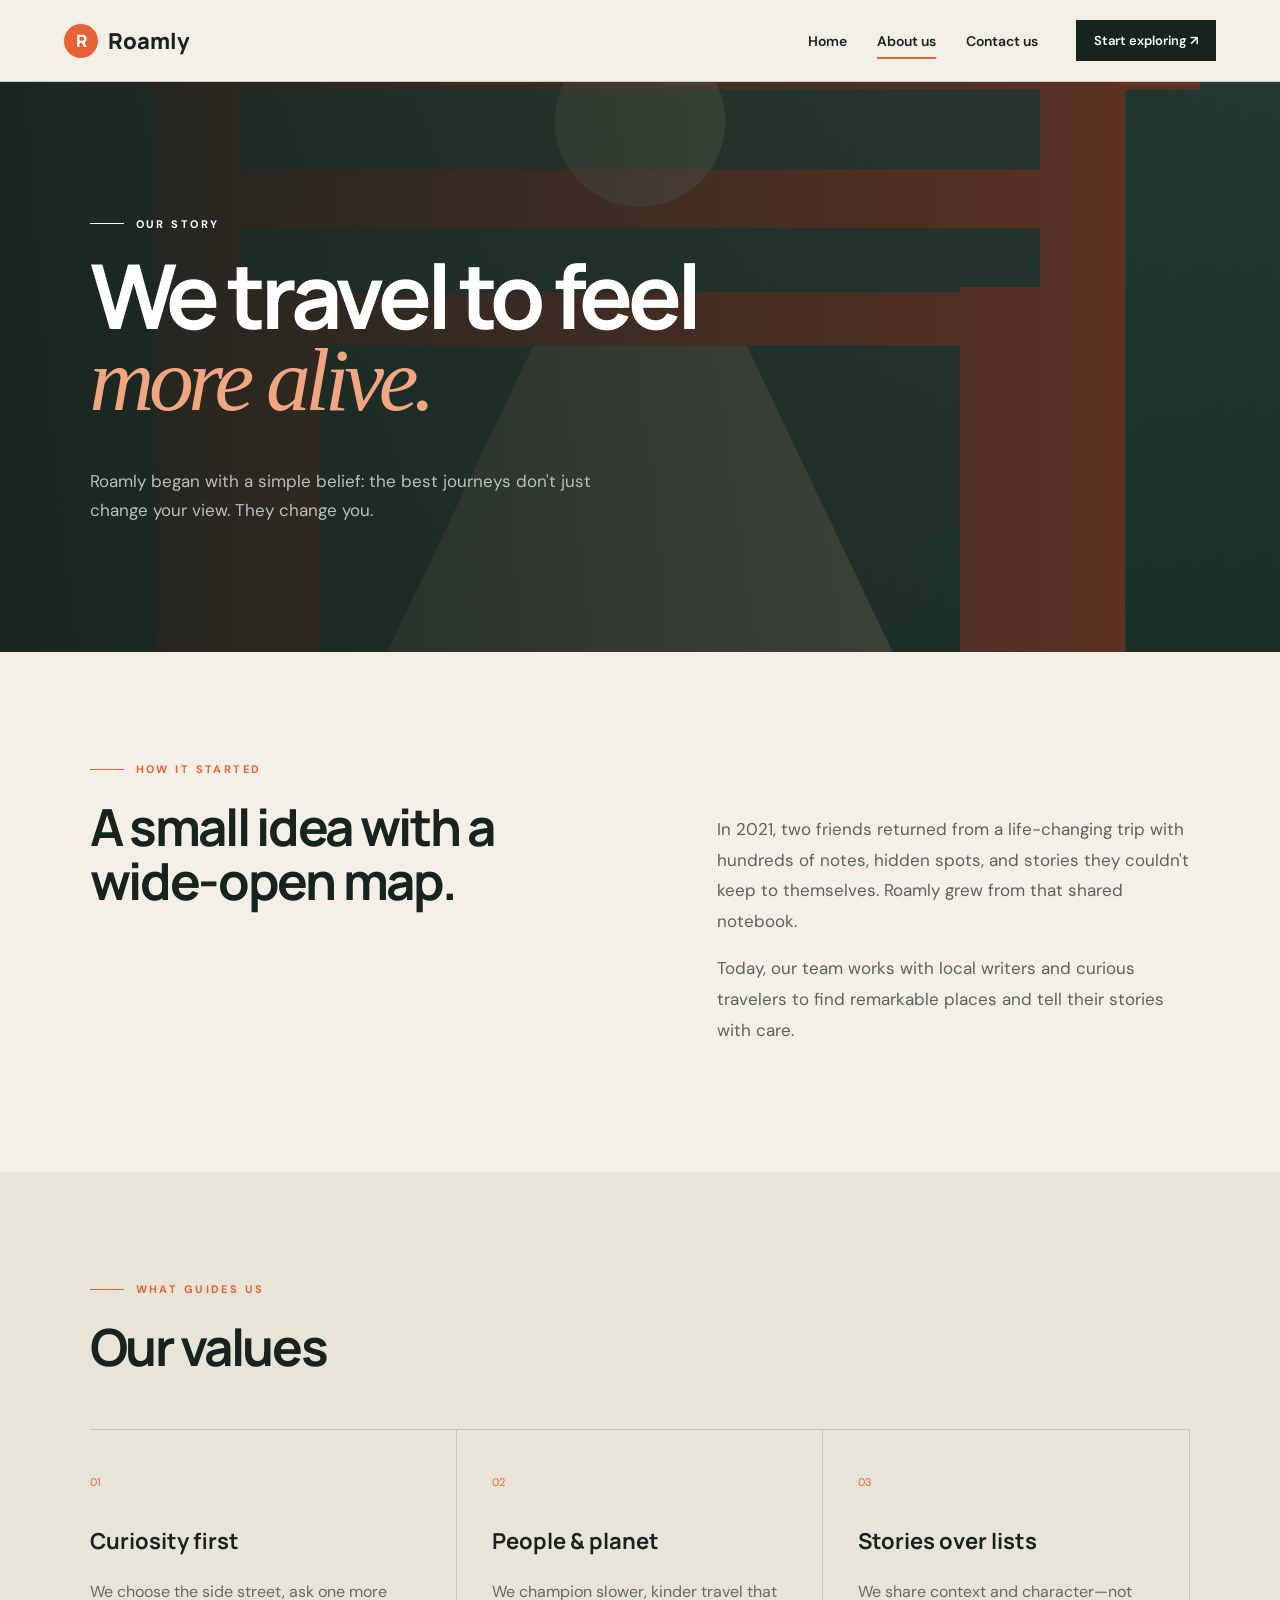
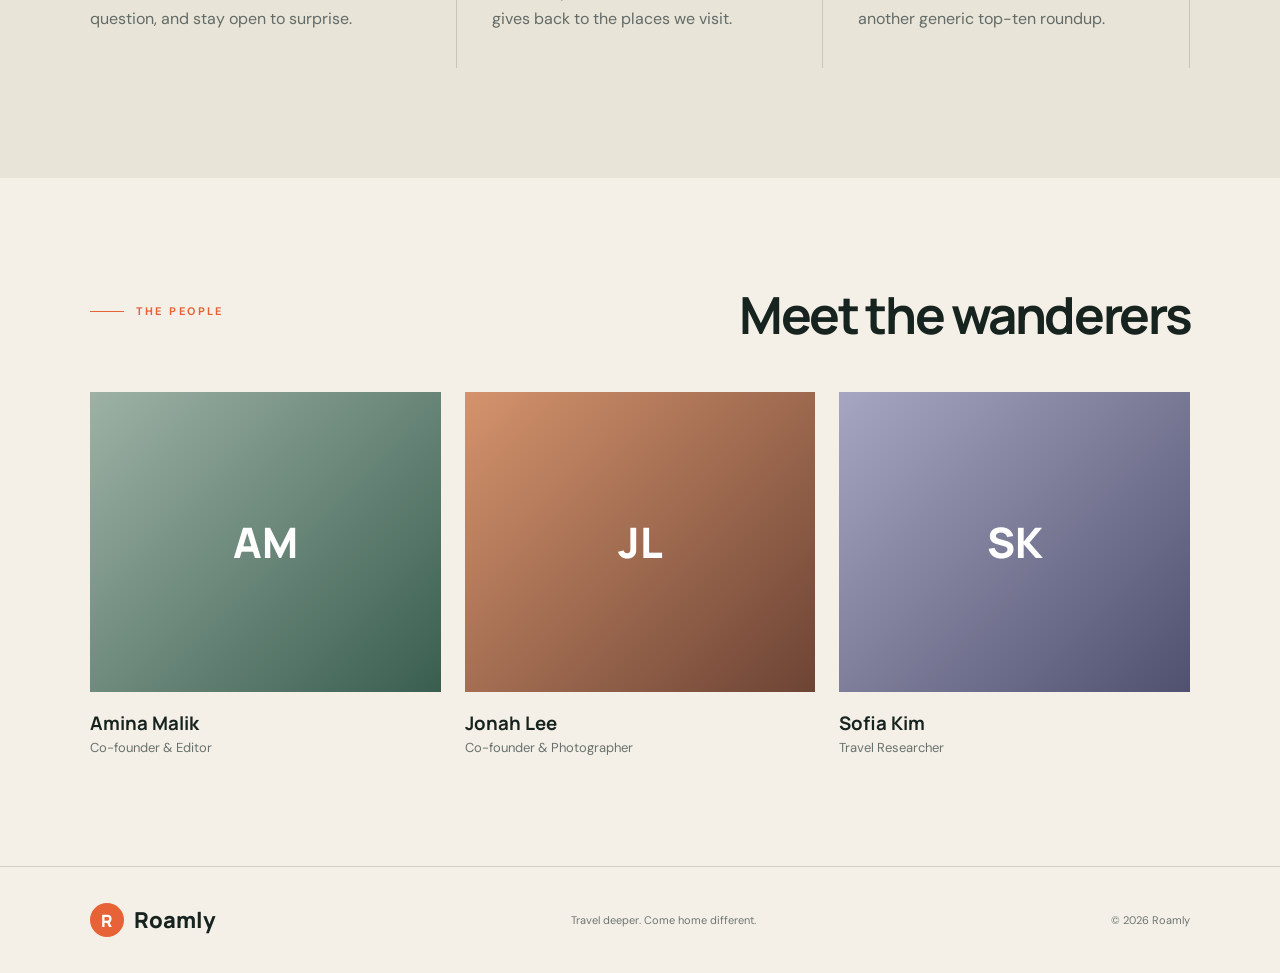
==== about.html @ 229875bb "up" ====
<!DOCTYPE html>
<html lang="en">
<head>
  <meta charset="UTF-8"><meta name="viewport" content="width=device-width, initial-scale=1.0">
  <title>About us | Roamly</title>
  <link rel="preconnect" href="https://fonts.googleapis.com"><link rel="preconnect" href="https://fonts.gstatic.com" crossorigin>
  <link href="https://fonts.googleapis.com/css2?family=DM+Sans:wght@400;500;600;700&family=Manrope:wght@600;700;800&display=swap" rel="stylesheet"><link rel="stylesheet" href="style.css">
</head>
<body class="inner-page">
  <header class="site-header"><a class="brand" href="index.html"><span>R</span> Roamly</a><button class="menu-toggle" aria-label="Open navigation" aria-expanded="false">☰</button><nav><a href="index.html">Home</a><a class="active" href="about.html">About us</a><a href="contact.html">Contact us</a></nav><a class="nav-cta" href="index.html#discover">Start exploring ↗</a></header>
  <main>
    <section class="page-hero about-hero"><p class="eyebrow">Our story</p><h1>We travel to feel<br><em>more alive.</em></h1><p>Roamly began with a simple belief: the best journeys don't just change your view. They change you.</p></section>
    <section class="story section"><div><p class="eyebrow dark">How it started</p><h2>A small idea with a<br>wide-open map.</h2></div><div><p>In 2021, two friends returned from a life-changing trip with hundreds of notes, hidden spots, and stories they couldn't keep to themselves. Roamly grew from that shared notebook.</p><p>Today, our team works with local writers and curious travelers to find remarkable places and tell their stories with care.</p></div></section>
    <section class="values section"><p class="eyebrow dark">What guides us</p><h2>Our values</h2><div class="value-grid"><article><span>01</span><h3>Curiosity first</h3><p>We choose the side street, ask one more question, and stay open to surprise.</p></article><article><span>02</span><h3>People & planet</h3><p>We champion slower, kinder travel that gives back to the places we visit.</p></article><article><span>03</span><h3>Stories over lists</h3><p>We share context and character—not another generic top-ten roundup.</p></article></div></section>
    <section class="team section"><div><p class="eyebrow dark">The people</p><h2>Meet the wanderers</h2></div><div class="team-grid"><article><div class="avatar avatar-one">AM</div><h3>Amina Malik</h3><p>Co-founder & Editor</p></article><article><div class="avatar avatar-two">JL</div><h3>Jonah Lee</h3><p>Co-founder & Photographer</p></article><article><div class="avatar avatar-three">SK</div><h3>Sofia Kim</h3><p>Travel Researcher</p></article></div></section>
  </main>
  <footer><a class="brand" href="index.html"><span>R</span> Roamly</a><p>Travel deeper. Come home different.</p><p>© 2026 Roamly</p></footer><script src="script.js"></script>
</body></html>
---- style.css ----
:root{--ink:#17231f;--cream:#f4f0e7;--orange:#e86238;--sage:#b9c3a9;--white:#fff;--line:rgba(23,35,31,.16)}*{box-sizing:border-box}html{scroll-behavior:smooth}body{margin:0;background:var(--cream);color:var(--ink);font-family:"DM Sans",sans-serif}a{color:inherit;text-decoration:none}.site-header{height:82px;padding:0 5vw;display:flex;align-items:center;gap:3vw;background:rgba(244,240,231,.96);position:relative;z-index:10;border-bottom:1px solid var(--line)}.brand{font-family:Manrope,sans-serif;font-weight:800;font-size:22px;display:flex;align-items:center;gap:10px}.brand span{background:var(--orange);color:#fff;width:34px;height:34px;display:grid;place-items:center;border-radius:50%;font-size:17px}.site-header nav{display:flex;gap:30px;margin-left:auto}.site-header nav a{font-size:14px;font-weight:600;padding:29px 0;position:relative}.site-header nav a.active:after{content:"";position:absolute;height:2px;background:var(--orange);left:0;right:0;bottom:20px}.search{display:flex;align-items:center;background:#fff;border:1px solid var(--line);border-radius:4px;overflow:hidden}.search input{border:0;outline:0;padding:11px 13px;width:205px;font:inherit;font-size:13px}.search button{border:0;background:var(--ink);color:white;padding:12px 14px;font:600 12px inherit;cursor:pointer}.search .clear{background:#fff;color:var(--ink);padding-left:10px;padding-right:10px}.menu-toggle{display:none;border:0;background:none;font-size:24px}.nav-cta{background:var(--ink);color:#fff;padding:12px 18px;font-size:13px;font-weight:600}.hero{min-height:calc(100vh - 82px);position:relative;color:#fff;display:flex;align-items:center;padding:7vw;background:linear-gradient(90deg,rgba(15,36,30,.9) 0%,rgba(15,36,30,.58) 50%,rgba(15,36,30,.16)),url("assets/beach-santorini.svg") center/cover}.hero-content{max-width:720px}.eyebrow{text-transform:uppercase;letter-spacing:.22em;font-size:11px;font-weight:700;margin:0 0 24px;display:flex;align-items:center;gap:12px}.eyebrow:before{content:"";width:34px;height:1px;background:currentColor}.eyebrow.dark{color:var(--orange)}h1,h2,h3{font-family:Manrope,sans-serif;margin-top:0}h1{font-size:clamp(58px,7vw,104px);line-height:.9;letter-spacing:-.06em;margin-bottom:30px}h1 em,h2 em{font-family:Georgia,serif;font-weight:400;color:#f2a680}.hero-copy{font-size:18px;line-height:1.65;max-width:590px;color:rgba(255,255,255,.84);margin-bottom:40px}.button{display:inline-flex;align-items:center;justify-content:center;gap:22px;padding:15px 22px;font-weight:700;font-size:13px;border:0;cursor:pointer}.button-light{background:#fff;color:var(--ink)}.button-dark{background:var(--ink);color:#fff}.hero-stats{position:absolute;right:6vw;bottom:6vw;display:flex;gap:44px}.hero-stats div{display:flex;flex-direction:column}.hero-stats strong{font:700 25px Manrope}.hero-stats span{font-size:10px;text-transform:uppercase;letter-spacing:.12em;color:rgba(255,255,255,.68)}.scroll-note{position:absolute;bottom:6vw;left:7vw;text-transform:uppercase;letter-spacing:.15em;font-size:9px}.section{padding:110px 7vw}.intro{display:grid;grid-template-columns:1.15fr .85fr;gap:10vw;align-items:end}.intro h2,.section-heading h2,.story h2,.values h2,.team h2{font-size:clamp(38px,4vw,60px);line-height:1.05;letter-spacing:-.045em;margin-bottom:0}.intro>p{font-size:18px;line-height:1.8;color:#56605c}.results-section{padding-top:35px}.section-heading{display:flex;align-items:end;justify-content:space-between;border-bottom:1px solid var(--line);padding-bottom:30px;margin-bottom:35px}.section-heading>span{font-size:12px;color:#68716d}.card-grid{display:grid;grid-template-columns:repeat(3,1fr);gap:24px}.destination-card{background:#fff;transition:transform .25s,box-shadow .25s}.destination-card:hover{transform:translateY(-5px);box-shadow:0 18px 40px rgba(23,35,31,.12)}.card-image{height:270px;overflow:hidden;position:relative;background:#ccd1c8}.card-image img{width:100%;height:100%;object-fit:cover;transition:transform .5s}.destination-card:hover img{transform:scale(1.04)}.card-tag{position:absolute;top:15px;left:15px;background:rgba(255,255,255,.92);padding:7px 10px;font-size:9px;font-weight:700;text-transform:uppercase;letter-spacing:.12em}.card-body{padding:23px}.card-body h3{font-size:21px;margin-bottom:8px}.card-body p{font-size:13px;line-height:1.6;color:#66706b;margin:0}.card-location{display:block;color:var(--orange);font-size:10px;text-transform:uppercase;letter-spacing:.15em;font-weight:700;margin-bottom:13px}.empty-state{text-align:center;padding:75px;background:rgba(255,255,255,.5)}.empty-state span{font-size:40px}.quote-section{background:var(--ink);color:#fff;padding:100px 15vw;text-align:center}.quote-section p{font:400 clamp(28px,4vw,52px)/1.3 Georgia,serif;margin:0 0 25px}.quote-section span{font-size:10px;text-transform:uppercase;letter-spacing:.18em;color:#a8b2ad}footer{padding:35px 7vw;display:flex;align-items:center;justify-content:space-between;border-top:1px solid var(--line)}footer p{font-size:11px;color:#6e7672}.page-hero{min-height:570px;padding:110px 7vw;display:flex;flex-direction:column;justify-content:end;background:var(--ink);color:#fff}.page-hero h1{font-size:clamp(55px,7vw,92px)}.page-hero>p:last-child{max-width:530px;color:#b8c1bd;font-size:17px;line-height:1.7}.about-hero{background:linear-gradient(90deg,rgba(23,35,31,.97),rgba(23,35,31,.6)),url("assets/temple-kyoto.svg") center/cover}.story{display:grid;grid-template-columns:1fr 1fr;gap:12vw}.story>div:last-child{padding-top:35px}.story>div:last-child p{line-height:1.8;color:#59635f;font-size:17px}.values{background:#e9e4d8}.value-grid{display:grid;grid-template-columns:repeat(3,1fr);margin-top:55px;border-top:1px solid var(--line)}.value-grid article{padding:40px 35px 20px 0;border-right:1px solid var(--line)}.value-grid article+article{padding-left:35px}.value-grid span{color:var(--orange);font-size:11px}.value-grid h3{font-size:22px;margin-top:35px}.value-grid p{line-height:1.7;color:#626b67}.team>div:first-child{display:flex;align-items:end;justify-content:space-between}.team-grid{display:grid;grid-template-columns:repeat(3,1fr);gap:24px;margin-top:50px}.avatar{height:300px;display:grid;place-items:center;color:#fff;font:800 42px Manrope;background:linear-gradient(135deg,#9db2a5,#395e50)}.avatar-two{background:linear-gradient(135deg,#d4936c,#6d4435)}.avatar-three{background:linear-gradient(135deg,#a7a6c2,#4f516e)}.team-grid h3{margin:18px 0 3px}.team-grid p{margin:0;color:#68716d;font-size:13px}.contact-layout{min-height:calc(100vh - 82px);padding:100px 7vw;display:grid;grid-template-columns:.9fr 1.1fr;gap:10vw}.contact-copy h1{font-size:clamp(48px,6vw,82px)}.contact-copy>p{max-width:500px;line-height:1.7;color:#64706a}.contact-detail{margin-top:38px}.contact-detail span{display:block;font-size:9px;letter-spacing:.15em;color:var(--orange);font-weight:700;margin-bottom:7px}.contact-detail a,.contact-detail p{font-size:15px;margin:0}.contact-form{background:#fff;padding:45px;box-shadow:0 15px 50px rgba(23,35,31,.08)}.contact-form label{display:flex;flex-direction:column;gap:9px;font-size:12px;font-weight:700;margin-bottom:24px}.field-row{display:grid;grid-template-columns:1fr 1fr;gap:18px}.contact-form input,.contact-form textarea{border:0;border-bottom:1px solid #aeb4b0;padding:11px 2px;outline:none;font:400 14px "DM Sans";resize:vertical}.contact-form input:focus,.contact-form textarea:focus{border-color:var(--orange)}.form-status{font-size:13px;color:#356850;margin-bottom:0}.sr-only{position:absolute;width:1px;height:1px;padding:0;margin:-1px;overflow:hidden;clip:rect(0,0,0,0);white-space:nowrap;border:0}
@media(max-width:900px){.site-header{flex-wrap:wrap;height:auto;min-height:70px;padding:16px 5vw}.menu-toggle{display:block;margin-left:auto}.site-header nav{display:none;order:3;width:100%;flex-direction:column;gap:0}.site-header nav.open{display:flex}.site-header nav a{padding:12px 0}.site-header nav a.active:after{bottom:5px}.search{order:4;display:none;width:100%}.search.open{display:flex}.search input{flex:1}.nav-cta{display:none}.hero{min-height:820px}.hero-stats{left:7vw;right:auto}.card-grid{grid-template-columns:repeat(2,1fr)}.intro,.story,.contact-layout{grid-template-columns:1fr;gap:45px}.value-grid{grid-template-columns:1fr}.value-grid article{border-right:0;border-bottom:1px solid var(--line);padding-left:0!important}.contact-layout{padding-top:70px}.contact-form{padding:30px}.team-grid{grid-template-columns:1fr 1fr}}
@media(max-width:580px){h1{font-size:54px}.hero{padding:70px 6vw;align-items:start}.hero-stats{bottom:70px;gap:18px}.hero-stats strong{font-size:19px}.scroll-note{display:none}.section{padding:75px 6vw}.intro{display:block}.intro>p{margin-top:35px}.section-heading{display:block}.section-heading>span{display:block;margin-top:15px}.card-grid,.team-grid{grid-template-columns:1fr}.card-image{height:240px}.field-row{grid-template-columns:1fr}.contact-form{padding:24px}footer{flex-direction:column;gap:15px;text-align:center}.page-hero{padding:75px 6vw}.quote-section{padding:75px 8vw}}
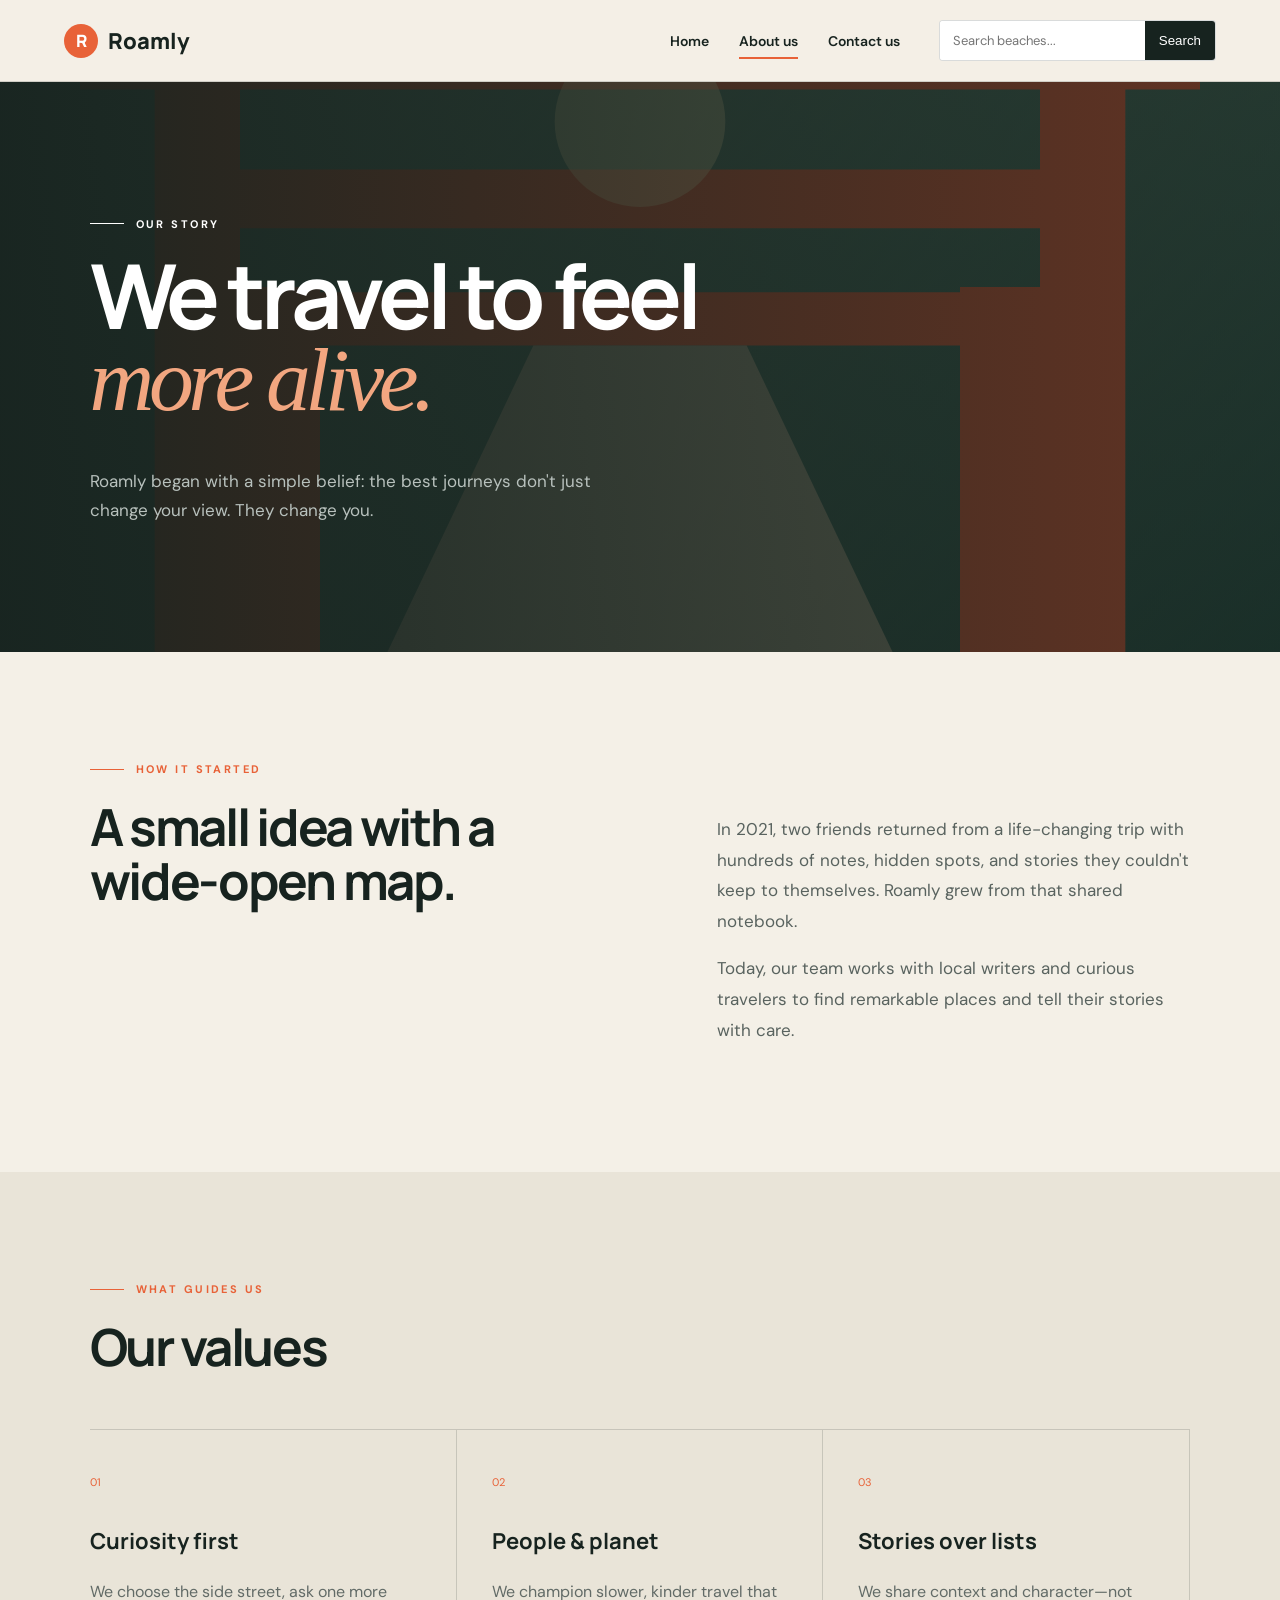
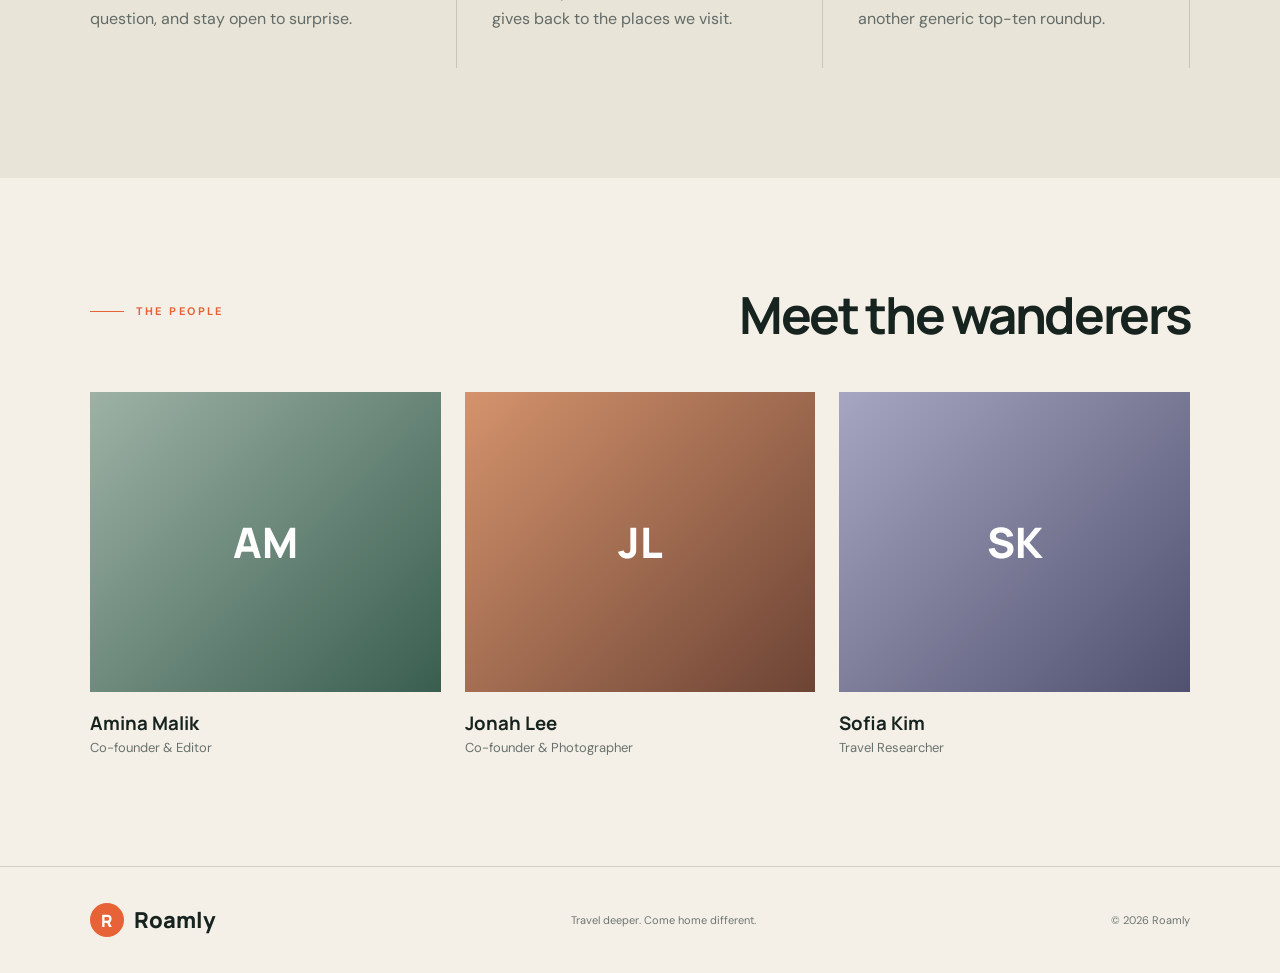
==== commit 2ac51d2b: "uopp" ====
--- a/about.html
+++ b/about.html
@@ -7,7 +7,7 @@
   <link href="https://fonts.googleapis.com/css2?family=DM+Sans:wght@400;500;600;700&family=Manrope:wght@600;700;800&display=swap" rel="stylesheet"><link rel="stylesheet" href="style.css">
 </head>
 <body class="inner-page">
-  <header class="site-header"><a class="brand" href="index.html"><span>R</span> Roamly</a><button class="menu-toggle" aria-label="Open navigation" aria-expanded="false">☰</button><nav><a href="index.html">Home</a><a class="active" href="about.html">About us</a><a href="contact.html">Contact us</a></nav><a class="nav-cta" href="index.html#discover">Start exploring ↗</a></header>
+  <header class="site-header"><a class="brand" href="index.html"><span>R</span> Roamly</a><button class="menu-toggle" aria-label="Open navigation" aria-expanded="false">☰</button><nav><a href="index.html">Home</a><a class="active" href="about.html">About us</a><a href="contact.html">Contact us</a></nav><form class="search header-search" role="search"><label class="sr-only" for="aboutSearch">Search destinations</label><input id="aboutSearch" type="search" placeholder="Search beaches..." required><button type="submit">Search</button></form></header>
   <main>
     <section class="page-hero about-hero"><p class="eyebrow">Our story</p><h1>We travel to feel<br><em>more alive.</em></h1><p>Roamly began with a simple belief: the best journeys don't just change your view. They change you.</p></section>
     <section class="story section"><div><p class="eyebrow dark">How it started</p><h2>A small idea with a<br>wide-open map.</h2></div><div><p>In 2021, two friends returned from a life-changing trip with hundreds of notes, hidden spots, and stories they couldn't keep to themselves. Roamly grew from that shared notebook.</p><p>Today, our team works with local writers and curious travelers to find remarkable places and tell their stories with care.</p></div></section>
